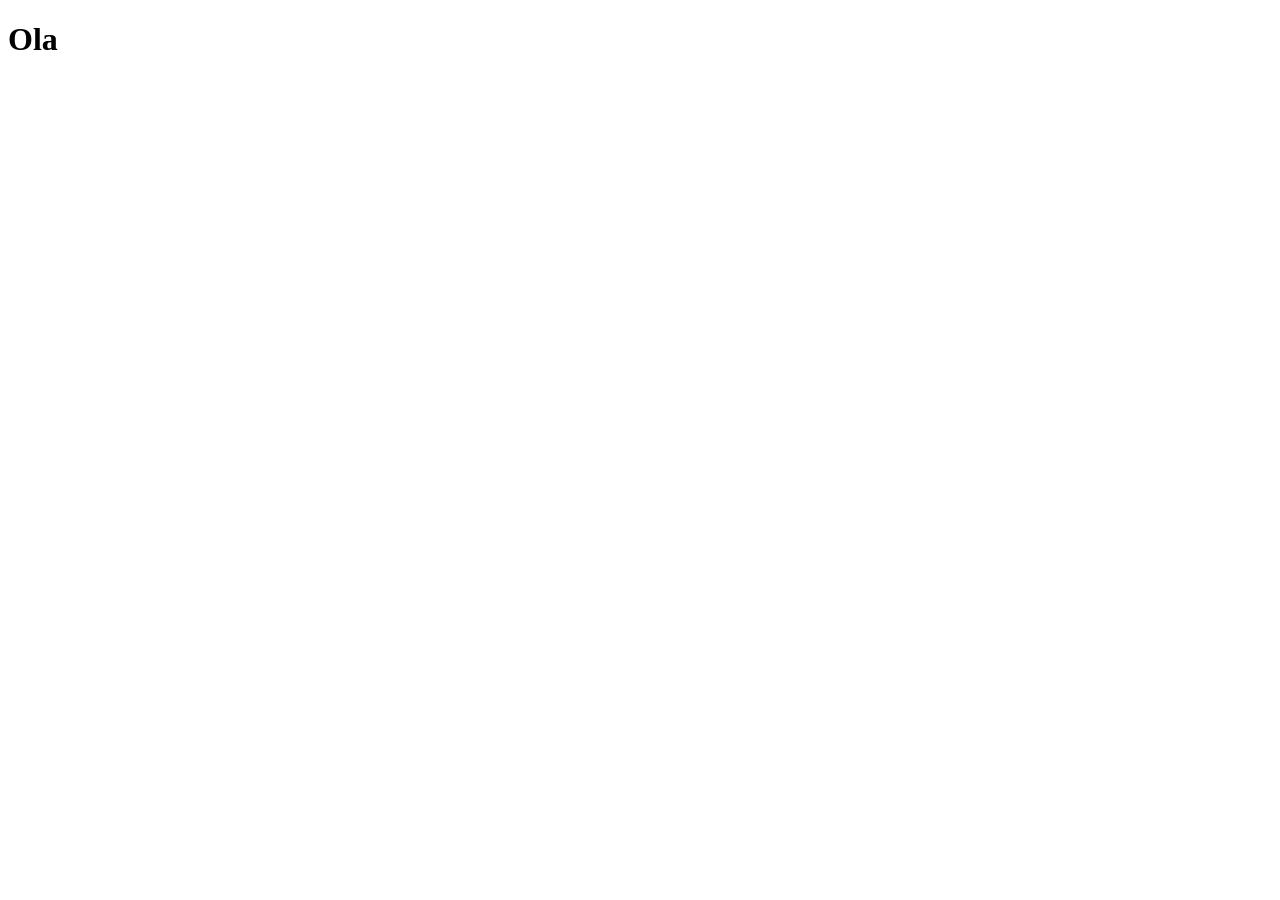
==== banho.html @ d53b7251 "segunda alteração" ====
<!DOCTYPE html>
<html lang="en">
<head>
    <meta charset="UTF-8">
    <meta name="viewport" content="width=device-width, initial-scale=1.0">
    <title>Document</title>
</head>
<body>
    <h1>Ola</h1>
</body>
</html>
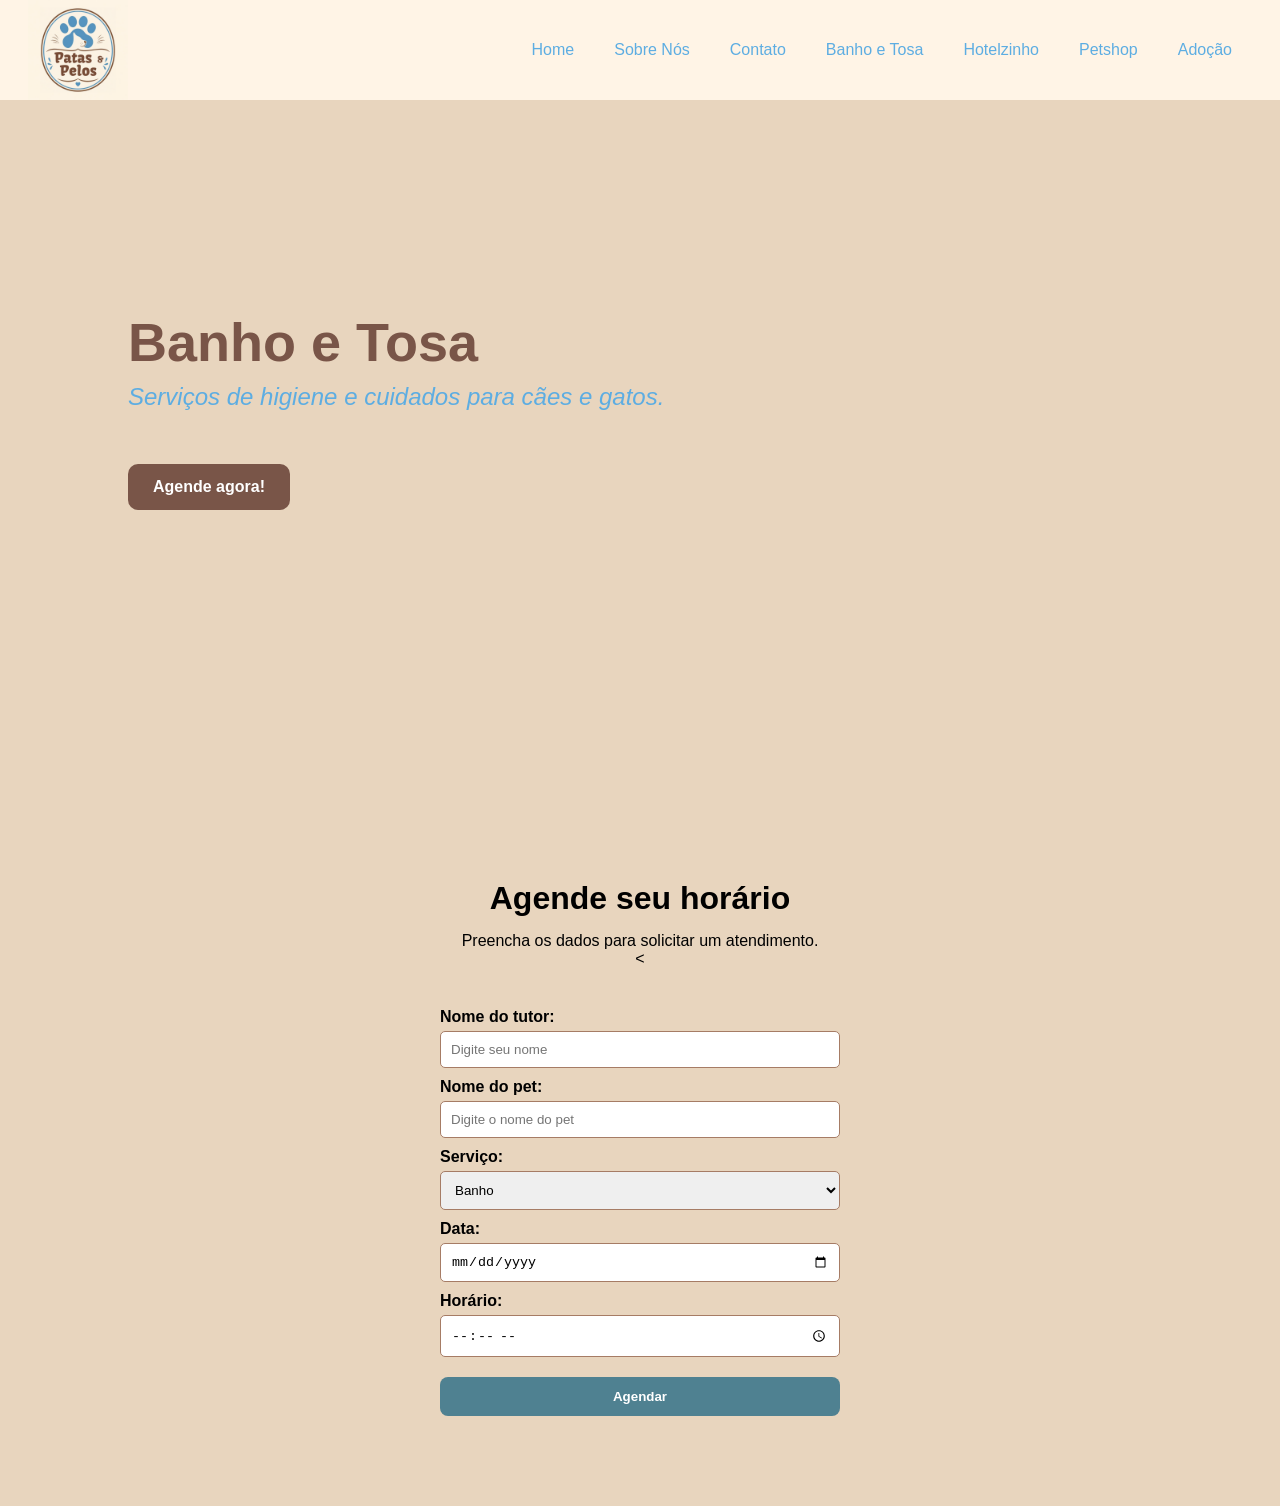
==== commit 7fbc4189: "terceira alteração" ====
--- a/banho.html
+++ b/banho.html
@@ -4,8 +4,87 @@
     <meta charset="UTF-8">
     <meta name="viewport" content="width=device-width, initial-scale=1.0">
     <title>Document</title>
+    <link rel="stylesheet" href="banho.css">
 </head>
 <body>
-    <h1>Ola</h1>
-</body>
-</html>+    <!--Inicio Cabeçalho-->
+    <header>
+        <div class="popplio">
+            <img src="Logo Patas & Pelos.png" alt=Logo patas e pelos>
+        </div>
+        <nav class="brionne">
+            <ul class="primarina">
+        
+                <li><a href="index.html#home">Home</a></li>
+                <li><a href="index.html#sobre">Sobre Nós</a></li>
+                <li><a href="index.html#contato">Contato</a></li>
+                <li><a href="banho.html">Banho e Tosa</a></li>
+                <li><a href="hotelzinho.html">Hotelzinho</a></li>
+                <li><a href="petshop.html">Petshop</a></li>
+                <li><a href="adocao.html">Adoção</a></li>
+        
+            </ul>
+        </nav>
+    </header>
+    <!-- Final do cabeçalho -->
+
+    <!--Inicio do Main-->
+    <main>
+        <section class="litten">
+     <div>
+                <h1>
+                     Banho e Tosa
+                    </h1>
+
+                <p>
+                    Serviços de higiene e cuidados para cães e gatos.
+                </p>
+                <br>
+                <a href="#agendamento" class="torracat"> Agende agora!</a>
+            </div>
+        </section>
+               <section id="agendamento" class="Incineroar">
+
+            <h2>Agende seu horário</h2>
+
+            <p>
+                Preencha os dados para solicitar um atendimento.
+            </p>
+            <!--Final do main-->
+
+            <!--Inicio dos serviços-->
+            <section class="pheromosa">
+                <
+            </section>
+            <!--Inicio do Agendamento-->
+            <form>
+
+                <label>Nome do tutor:</label>
+                <input type="text" placeholder="Digite seu nome">
+
+                <label>Nome do pet:</label>
+                <input type="text" placeholder="Digite o nome do pet">
+
+                <label>Serviço:</label>
+                <select>
+                    <option>Banho</option>
+                    <option>Tosa</option>
+                    <option>Banho e Tosa</option>
+                    <option>Aromaterapia e cromoterapia</option>
+                </select>
+
+                <label>Data:</label>
+                <input type="date">
+
+                <label>Horário:</label>
+                <input type="time">
+
+                <button type="submit">Agendar</button>
+
+            </form>
+
+        </section>
+     </main>
+     <!-- Final do agendamento-->
+        </section>
+    </main>
--- a/banho.css
+++ b/banho.css
@@ -0,0 +1,144 @@
+* {
+    margin: 0;
+    padding: 0;
+    outline: 0;
+    box-sizing: border-box;
+}
+
+body {
+    font-family: 'Roboto', sans-serif;
+}
+
+html {
+    scroll-behavior: smooth;
+}
+
+/* Inicio Header */
+
+header {
+    background-color: #FFF4E6;
+    height: 100px;
+    width: 100%;
+    display: flex;
+    align-items: center;
+    justify-content: space-between;
+    padding: 0 28px;
+    position: fixed;
+    top: 0;
+    z-index: 9;
+    
+}
+
+/* Logo */
+
+.popplio img {
+    width: 100px;
+    height: auto;
+    display: block;
+}
+
+/* Menu */
+
+.brionne {
+    display: flex;
+    align-items: center;
+}
+
+.primarina {
+    display: flex;
+    align-items: center;
+    list-style: none;
+}
+
+.primarina a {
+    text-decoration: none;
+    color: #5DADE2;
+    padding: 20px;
+}
+
+.primarina a:hover {
+    color: #5DADE2;
+}
+
+/* Fim do Header */
+/*inicio Main*/
+
+.litten{
+    width: 100%;
+background-color:#E8D5BE;
+height: calc(100vh - 80px);
+background-size: cover;
+background-position: center;
+display: flex;
+align-items: center;
+padding-left: 10%;
+}
+
+.litten h1{
+    color: #795548;
+    font-size: 54px;
+}
+.litten p{
+font-size: 24px;
+font-style: italic;
+color: #5DADE2;
+margin-top: 10px;
+margin-bottom: 35px;
+}
+.torracat{
+    display: inline-block;
+    background-color: #795548;
+    color: #FFFFFF;
+    text-decoration: none;
+    padding: 14px 25px;
+    border-radius: 10px;
+    font-weight: bold;
+    transition: 0.3s;
+}
+.torracat:hover {
+    background-color:#5dade2;
+    color:#ffffff;
+}
+
+/* Agendamento */
+
+.Incineroar {
+    background-color: #E8D5BE;
+    padding: 60px 10%;
+    text-align: center;
+}
+
+.Incineroar h2 {
+    font-size: 32px;
+    margin-bottom: 15px;
+}
+
+form {
+    width: 400px;
+    margin: 30px auto;
+    display: flex;
+    flex-direction: column;
+}
+
+form label {
+    text-align: left;
+    margin-top: 10px;
+    margin-bottom: 5px;
+    font-weight: bold;
+}
+
+form input,form select {
+    padding: 10px;
+    border: 1px solid #A67C65;
+    border-radius: 5px;
+}
+
+button {
+    margin-top: 20px;
+    padding: 12px;
+    background-color: #4F8191;
+    color: white;
+    border: none;
+    border-radius: 8px;
+    font-weight: bold;
+}
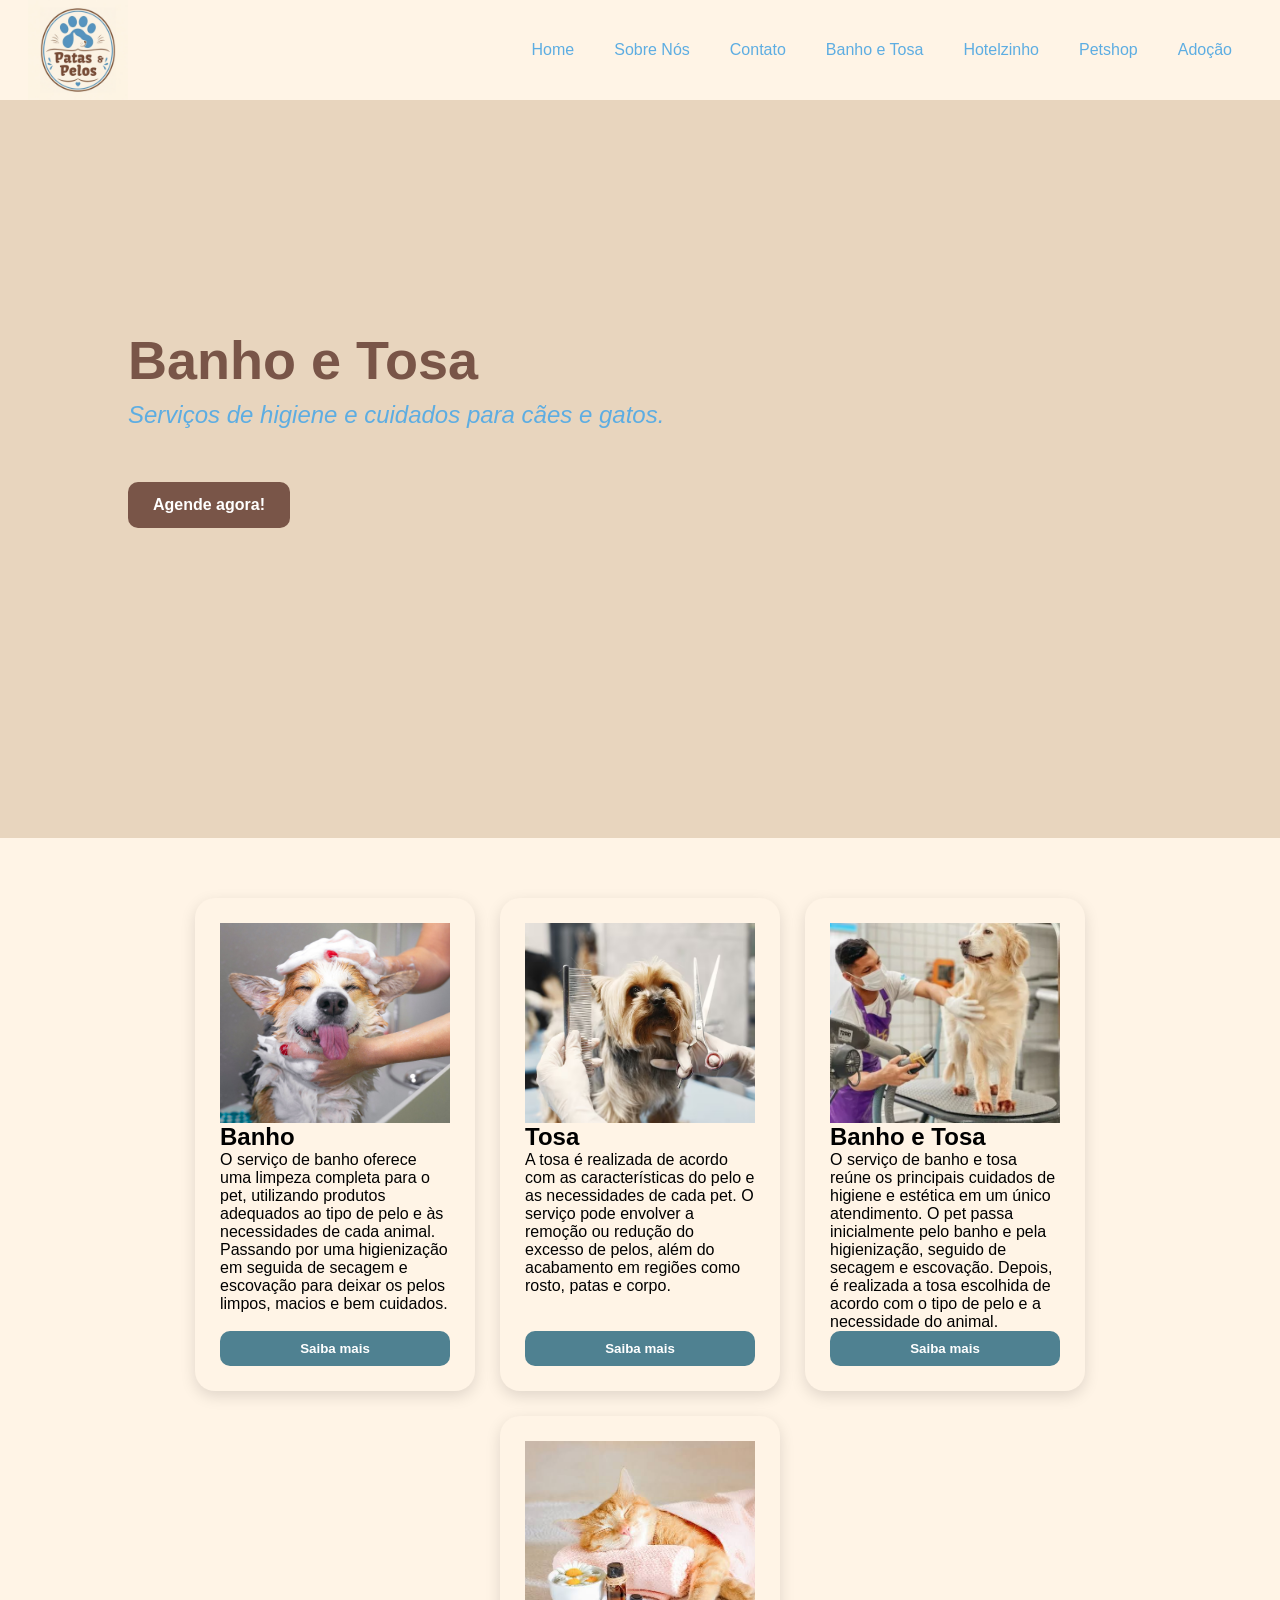
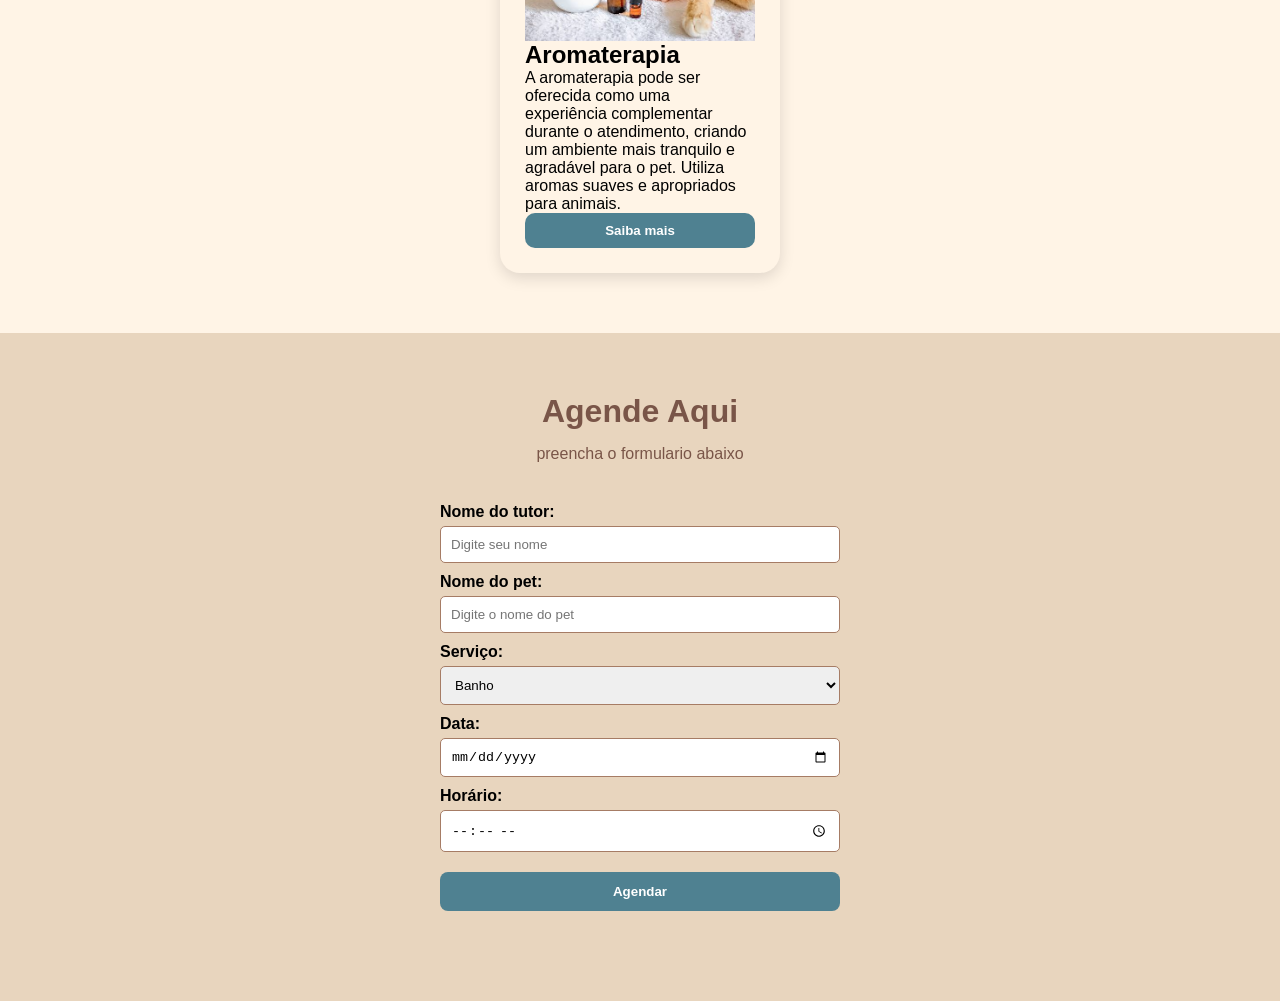
==== commit 6f95d60c: "quarta mudança" ====
--- a/banho.html
+++ b/banho.html
@@ -1,20 +1,26 @@
+```html
 <!DOCTYPE html>
-<html lang="en">
+<html lang="pt-br">
+
 <head>
     <meta charset="UTF-8">
     <meta name="viewport" content="width=device-width, initial-scale=1.0">
-    <title>Document</title>
+    <title>Banho e Tosa - Patas & Pelos</title>
     <link rel="stylesheet" href="banho.css">
 </head>
+
 <body>
-    <!--Inicio Cabeçalho-->
+
+    <!-- Início do Cabeçalho -->
     <header>
+
         <div class="popplio">
-            <img src="Logo Patas & Pelos.png" alt=Logo patas e pelos>
+            <img src="Logo Patas & Pelos.png" alt="Logo Patas e Pelos">
         </div>
+
         <nav class="brionne">
             <ul class="primarina">
-        
+
                 <li><a href="index.html#home">Home</a></li>
                 <li><a href="index.html#sobre">Sobre Nós</a></li>
                 <li><a href="index.html#contato">Contato</a></li>
@@ -22,69 +28,169 @@
                 <li><a href="hotelzinho.html">Hotelzinho</a></li>
                 <li><a href="petshop.html">Petshop</a></li>
                 <li><a href="adocao.html">Adoção</a></li>
-        
+
             </ul>
         </nav>
+
     </header>
-    <!-- Final do cabeçalho -->
+    <!-- Fim do Cabeçalho -->
 
-    <!--Inicio do Main-->
+
+    <!-- Início do Main -->
     <main>
+
+        <!-- Início da apresentação -->
         <section class="litten">
-     <div>
-                <h1>
-                     Banho e Tosa
-                    </h1>
+
+            <div>
+                <h1>Banho e Tosa</h1>
 
                 <p>
                     Serviços de higiene e cuidados para cães e gatos.
                 </p>
+
                 <br>
-                <a href="#agendamento" class="torracat"> Agende agora!</a>
+
+                <a href="#agendamento" class="torracat">
+                    Agende agora!
+                </a>
             </div>
+
         </section>
-               <section id="agendamento" class="Incineroar">
+        <!-- Fim da apresentação -->
 
-            <h2>Agende seu horário</h2>
 
-            <p>
-                Preencha os dados para solicitar um atendimento.
-            </p>
-            <!--Final do main-->
+        <!-- Início dos serviços -->
+        <section class="goomy">
+   
 
-            <!--Inicio dos serviços-->
-            <section class="pheromosa">
-                <
-            </section>
-            <!--Inicio do Agendamento-->
+            <article class="sliggoo">
+                <img src="shutterstock_1569883195.jpg" alt="banho">
+                <h2>Banho</h2>
+
+                <p>
+                    O serviço de banho oferece uma limpeza completa para o pet,
+                    utilizando produtos adequados ao tipo de pelo e às necessidades
+                    de cada animal. Passando por uma higienização em seguida de
+                    secagem e escovação para deixar os pelos limpos, macios e bem cuidados.
+                </p>
+
+                <button>Saiba mais</button>
+            </article>
+
+
+            <article class="goodra">
+                <img src="mulher-tosquia-um-cachorro-cachorro-sentado-no-sofa-raca-yorkshire-terrier_1157-46558.avif" alt="tosa">
+                <h2>Tosa</h2>
+
+                <p>
+                    A tosa é realizada de acordo com as características do pelo
+                    e as necessidades de cada pet. O serviço pode envolver a
+                    remoção ou redução do excesso de pelos, além do acabamento
+                    em regiões como rosto, patas e corpo.
+                </p>
+
+                <button>Saiba mais</button>
+            </article>
+
+
+            <article class="wimpod">
+                <img src="banho-e-tosa.webp" alt="banho e tosa">
+                <h2>Banho e Tosa</h2>
+
+                <p>
+                    O serviço de banho e tosa reúne os principais cuidados de
+                    higiene e estética em um único atendimento. O pet passa
+                    inicialmente pelo banho e pela higienização, seguido de
+                    secagem e escovação. Depois, é realizada a tosa escolhida
+                    de acordo com o tipo de pelo e a necessidade do animal.
+                </p>
+
+                <button>Saiba mais</button>
+            </article>
+
+
+            <article class="golisopod">
+                <img src="images.jpg" alt="aromaterapia">
+                <h2>Aromaterapia</h2>
+
+                <p>
+                    A aromaterapia pode ser oferecida como uma experiência
+                    complementar durante o atendimento, criando um ambiente
+                    mais tranquilo e agradável para o pet. Utiliza aromas
+                    suaves e apropriados para animais.
+                </p>
+
+                <button>Saiba mais</button>
+            </article>
+
+        </section>
+        <!-- Fim dos serviços -->
+
+
+        <!-- Início do Agendamento -->
+        <section id="agendamento" class="Incineroar">
+            <h2> Agende Aqui</h2>
+         <p>preencha o formulario abaixo</p>
             <form>
 
-                <label>Nome do tutor:</label>
-                <input type="text" placeholder="Digite seu nome">
+                <label for="nome-tutor">Nome do tutor:</label>
+                <input
+                    type="text"
+                    id="nome-tutor"
+                    name="nome-tutor"
+                    placeholder="Digite seu nome"
+                >
 
-                <label>Nome do pet:</label>
-                <input type="text" placeholder="Digite o nome do pet">
 
-                <label>Serviço:</label>
-                <select>
-                    <option>Banho</option>
-                    <option>Tosa</option>
-                    <option>Banho e Tosa</option>
-                    <option>Aromaterapia e cromoterapia</option>
+                <label for="nome-pet">Nome do pet:</label>
+                <input
+                    type="text"
+                    id="nome-pet"
+                    name="nome-pet"
+                    placeholder="Digite o nome do pet"
+                >
+
+
+                <label for="servico">Serviço:</label>
+
+                <select id="servico" name="servico">
+                    <option value="banho">Banho</option>
+                    <option value="tosa">Tosa</option>
+                    <option value="banho-e-tosa">Banho e Tosa</option>
+                    <option value="aromaterapia">Aromaterapia</option>
                 </select>
 
-                <label>Data:</label>
-                <input type="date">
 
-                <label>Horário:</label>
-                <input type="time">
+                <label for="data">Data:</label>
 
-                <button type="submit">Agendar</button>
+                <input
+                    type="date"
+                    id="data"
+                    name="data"
+                >
+
+
+                <label for="horario">Horário:</label>
+
+                <input
+                    type="time"
+                    id="horario"
+                    name="horario"
+                >
+
+
+                <button type="submit">
+                    Agendar
+                </button>
 
             </form>
 
         </section>
-     </main>
-     <!-- Final do agendamento-->
-        </section>
+        <!-- Fim do Agendamento -->
+
     </main>
+    <!-- Fim do Main -->
+</body>
+</html>
+
--- a/banho.css
+++ b/banho.css
@@ -99,6 +99,132 @@
     background-color:#5dade2;
     color:#ffffff;
 }
+/*inicio serviços*/
+
+.goomy {
+    display: flex;
+    justify-content: center;
+    gap: 25px;
+    padding: 60px;
+    flex-wrap: wrap;
+    background-color: #FFF4E6;
+    
+    
+}
+.goomy h1{
+    color: #5dade2;
+    text-align: center;
+    
+}
+.sliggoo img{
+    width: 100%;
+    height: 200px;
+    object-fit: cover;
+}
+.sliggoo{
+    width: 280px;
+    min-height: 350px;
+    padding: 25px;
+    background-color: #fff4e6;
+    border-radius: 20px;
+    box-shadow: 0 5px 15px #00000020;
+    box-sizing: border-box;
+    display: flex;
+    flex-direction: column
+}
+.sliggoo h2{
+    margin-top: 0;
+    font-size: 24px;
+}
+.sliggoo button{
+    padding: 10px 20px;
+    border: none;
+    border-radius: 10px;
+    cursor: pointer;
+    margin-top: auto;
+}
+.goodra img{
+    width: 100%;
+    height: 200px;
+    object-fit: cover;
+}
+.goodra{
+    width: 280px;
+    min-height: 350px;
+    padding: 25px;
+    background-color: #fff4e6;
+    border-radius: 20px;
+    box-shadow: 0 5px 15px #00000020;
+    box-sizing: border-box;
+    display: flex;
+    flex-direction: column
+}
+.goodra h2{
+    margin-top: 0;
+    font-size: 24px;
+}
+.goodra button{
+    padding: 10px 20px;
+    border: none;
+    border-radius: 10px;
+    cursor: pointer;
+    margin-top: auto;
+}
+.wimpod img{
+    width: 100%;
+    height: 200px;
+    object-fit: cover;
+}
+.wimpod{
+    width: 280px;
+    min-height: 350px;
+    padding: 25px;
+    background-color: #fff4e6;
+    border-radius: 20px;
+    box-shadow: 0 5px 15px #00000020;
+    box-sizing: border-box;
+    display: flex;
+    flex-direction: column
+}
+.wimpod h2{
+    margin-top: 0;
+    font-size: 24px;
+}
+.wimpod button{
+    padding: 10px 20px;
+    border: none;
+    border-radius: 10px;
+    cursor: pointer;
+    margin-top: auto;
+}
+.golisopod img{
+    width: 100%;
+    height: 200px;
+    object-fit: cover;
+}
+.golisopod{
+    
+    width: 280px;
+    min-height: 350px;
+    padding: 25px;
+    background-color: #fff4e6;
+    border-radius: 20px;
+    box-shadow: 0 5px 15px #00000020;
+    box-sizing: border-box;
+    display: flex;
+    flex-direction: column
+}
+.golisopod h2{
+    margin-top: 0;
+    font-size: 24px;
+}
+.golisopod button{
+    padding: 10px 20px;
+    border: none;
+    border-radius: 10px;
+    cursor: pointer;
+    margin-top: auto;
+}
 
 /* Agendamento */
 
@@ -106,11 +232,16 @@
     background-color: #E8D5BE;
     padding: 60px 10%;
     text-align: center;
+    
 }
 
 .Incineroar h2 {
     font-size: 32px;
     margin-bottom: 15px;
+    color: #795548;
+}
+.incineroar p{
+    color: #795548;
 }
 
 form {
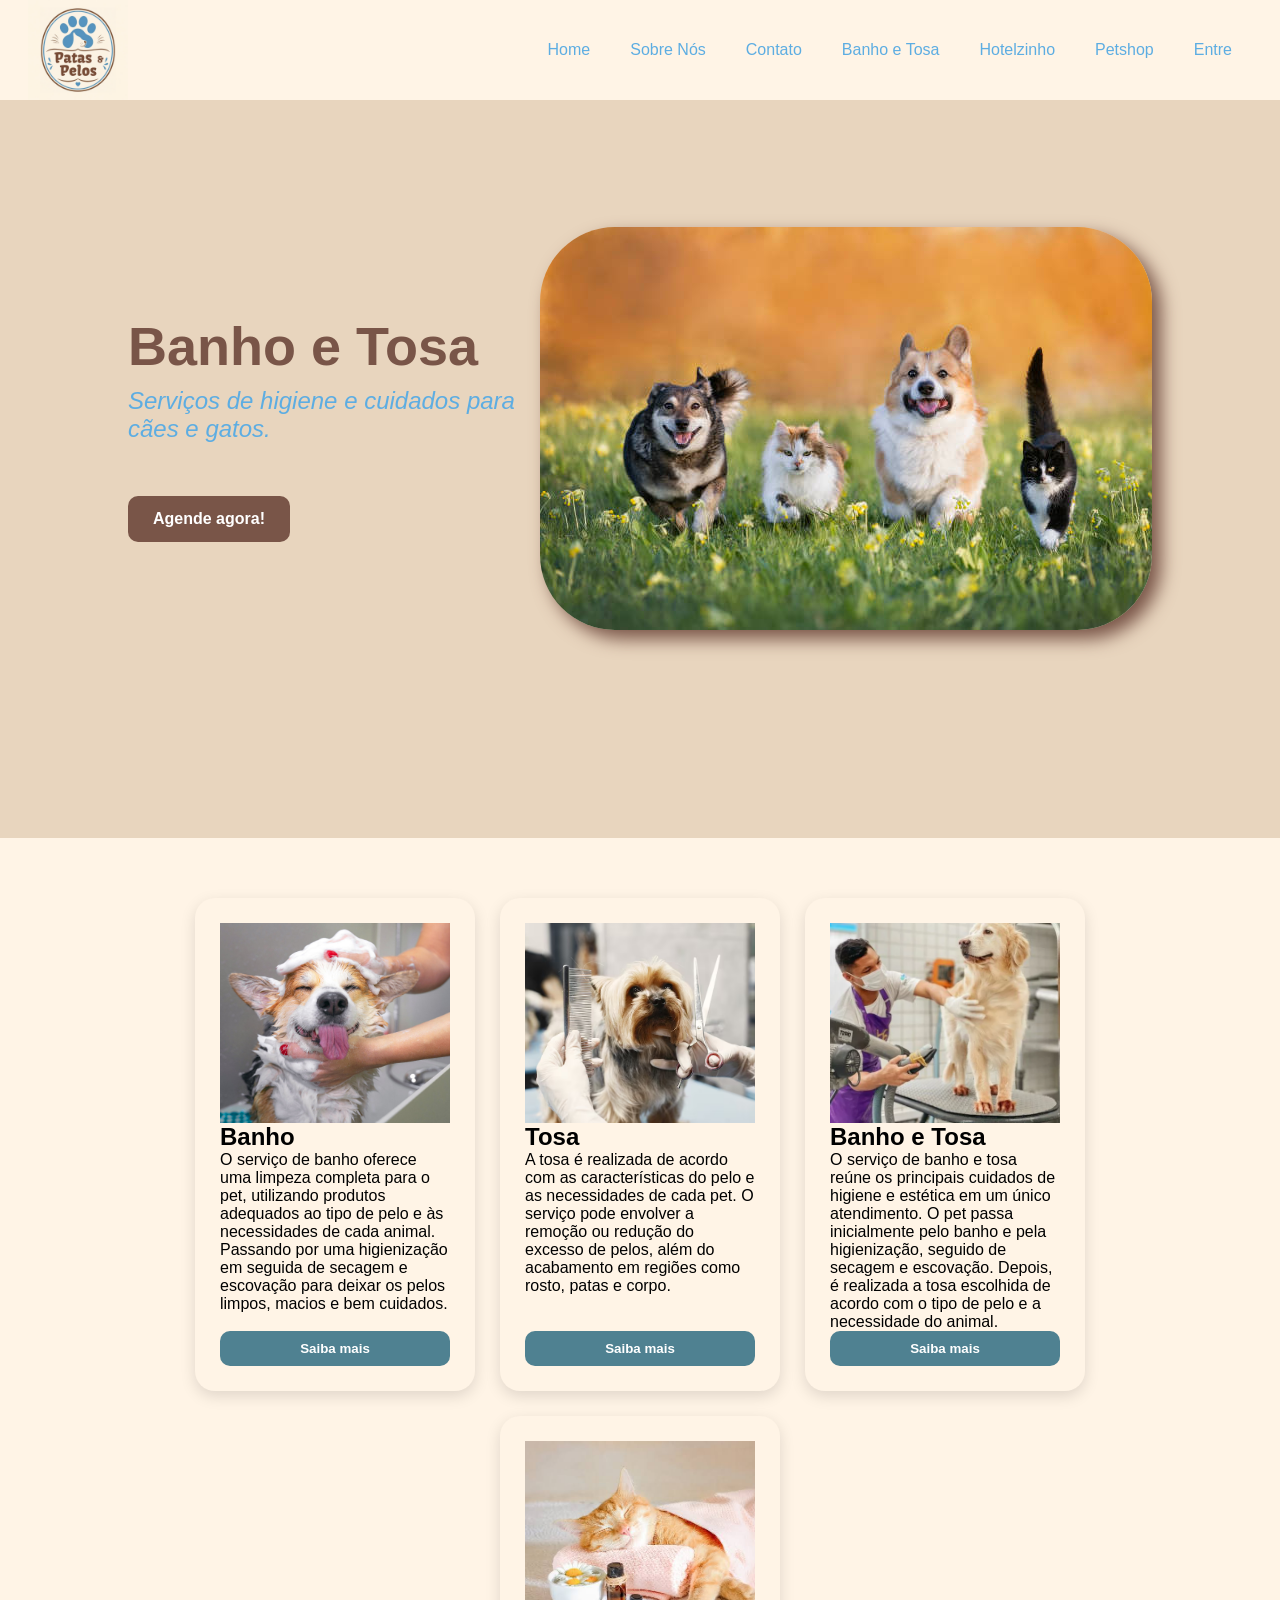
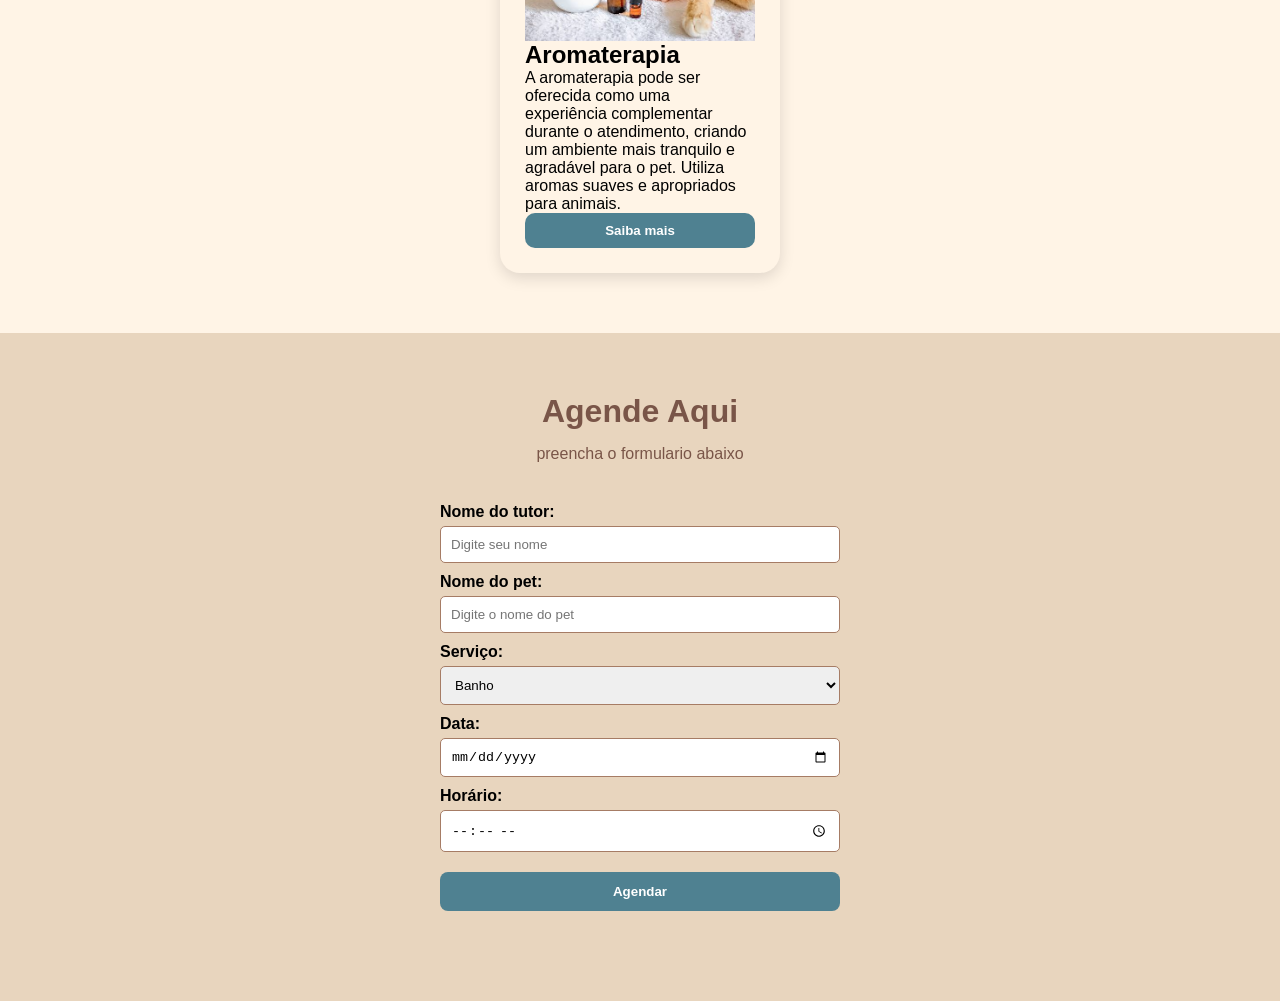
==== commit 01bebc4e: "quarta alteração" ====
--- a/banho.html
+++ b/banho.html
@@ -27,7 +27,7 @@
                 <li><a href="banho.html">Banho e Tosa</a></li>
                 <li><a href="hotelzinho.html">Hotelzinho</a></li>
                 <li><a href="petshop.html">Petshop</a></li>
-                <li><a href="adocao.html">Adoção</a></li>
+                <li><a href="entrar.html">Entre</a></li>
 
             </ul>
         </nav>
@@ -55,7 +55,7 @@
                     Agende agora!
                 </a>
             </div>
-
+            <img src="istockphoto-1845512061-612x612.jpg" alt="cães e gatos correndo juntos">
         </section>
         <!-- Fim da apresentação -->
 
--- a/banho.css
+++ b/banho.css
@@ -67,11 +67,17 @@
     width: 100%;
 background-color:#E8D5BE;
 height: calc(100vh - 80px);
+padding-left: 10%;
+padding-right: 10%;
+padding-top: 80px;
+padding-bottom: 80px;
 background-size: cover;
 background-position: center;
 display: flex;
 align-items: center;
 padding-left: 10%;
+ justify-content: space-between;
+ 
 }
 
 .litten h1{
@@ -85,6 +91,13 @@
 margin-top: 10px;
 margin-bottom: 35px;
 }
+
+.litten img{
+    max-width: 900px;
+    border-radius: 75px;
+    box-shadow: 9px 9px 18px #795548;
+    
+}
 .torracat{
     display: inline-block;
     background-color: #795548;
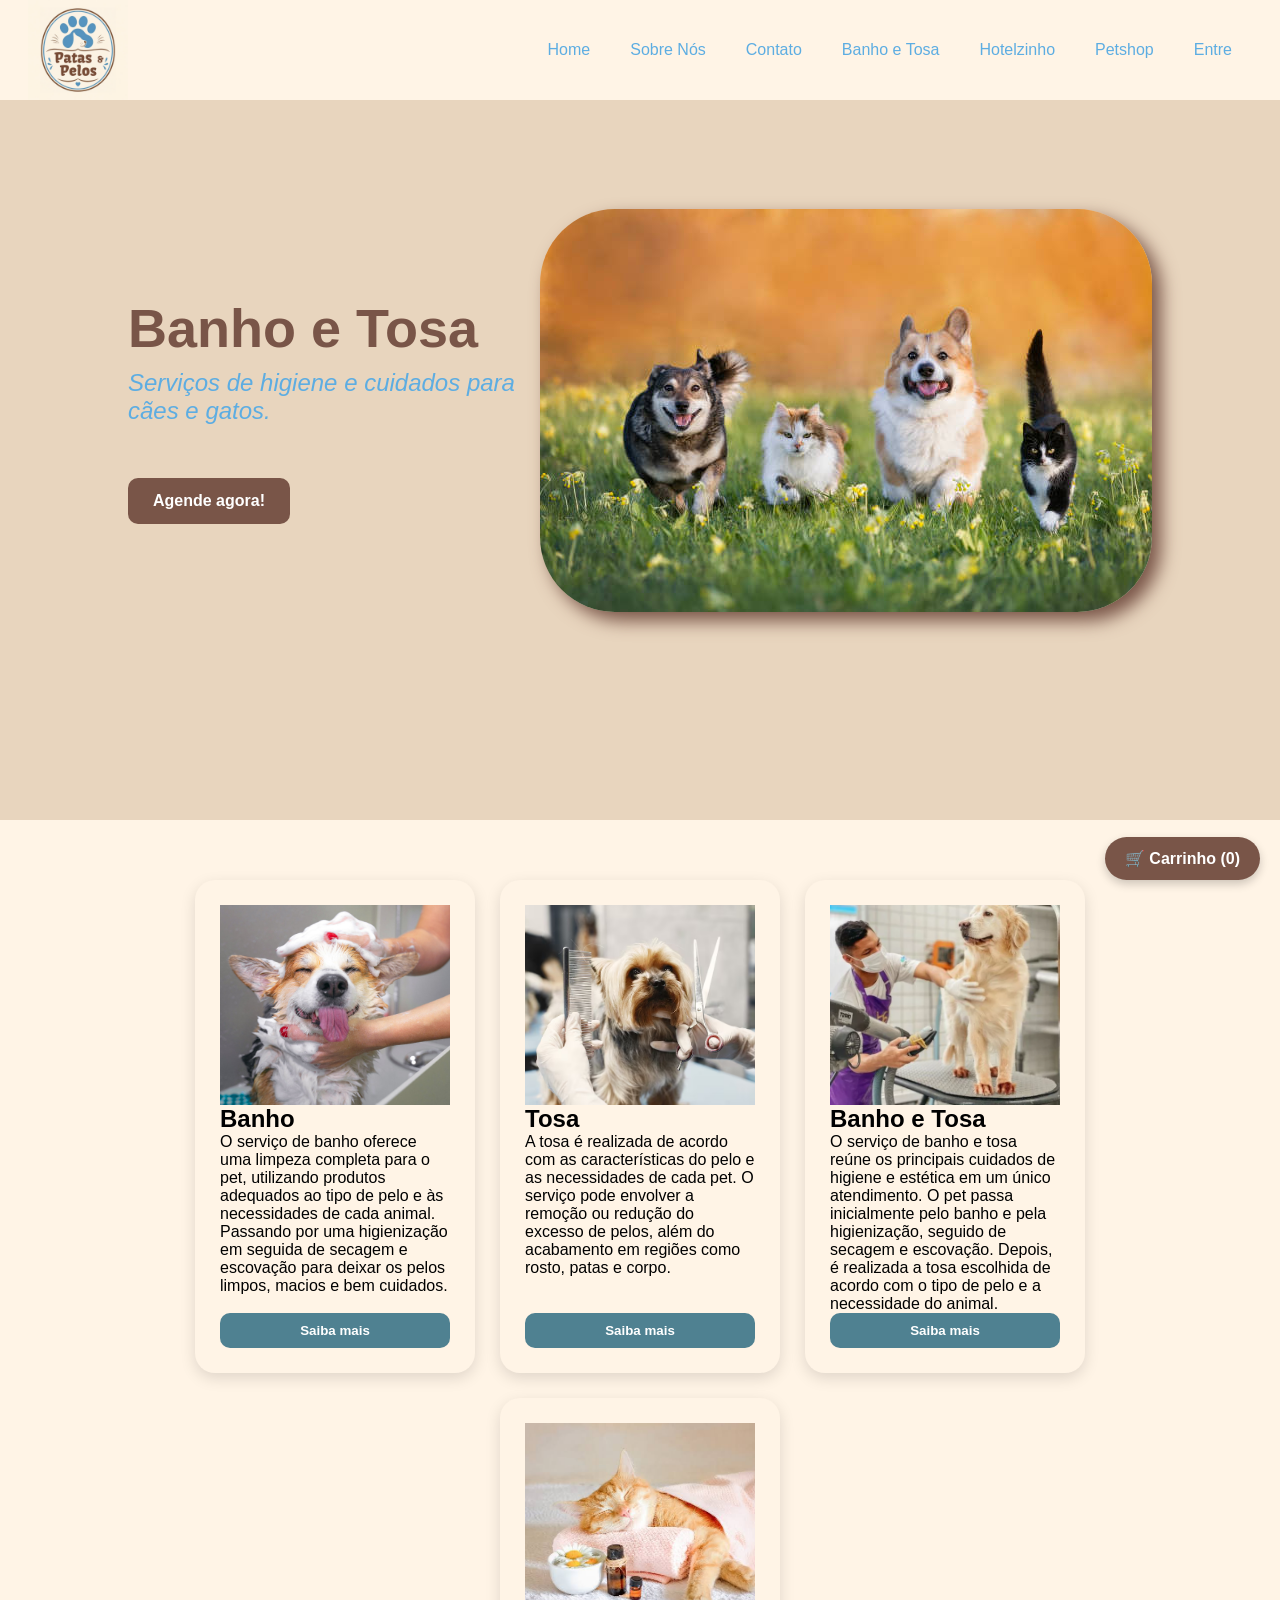
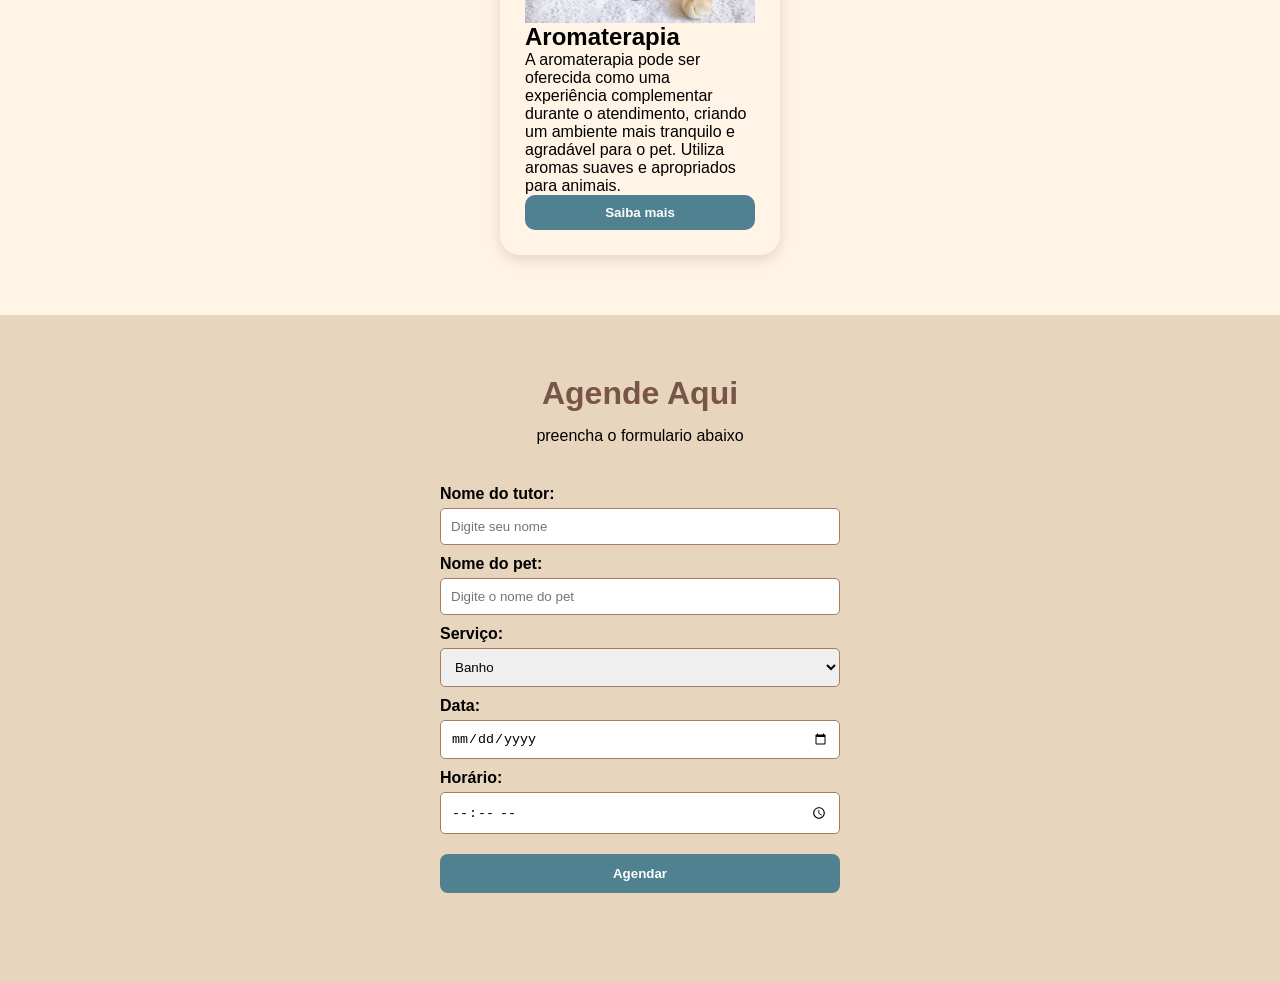
==== commit 0253c0a8: "..." ====
--- a/banho.html
+++ b/banho.html
@@ -1,12 +1,13 @@
-```html
+
 <!DOCTYPE html>
 <html lang="pt-br">
 
 <head>
     <meta charset="UTF-8">
     <meta name="viewport" content="width=device-width, initial-scale=1.0">
-    <title>Banho e Tosa - Patas & Pelos</title>
+    <title>Patas & Pelos</title>
     <link rel="stylesheet" href="banho.css">
+    <link rel="stylesheet" href="carrinho.css">
 </head>
 
 <body>
@@ -15,7 +16,7 @@
     <header>
 
         <div class="popplio">
-            <img src="Logo Patas & Pelos.png" alt="Logo Patas e Pelos">
+            <img src="img/Logo Patas & Pelos.png" alt="Logo Patas e Pelos">
         </div>
 
         <nav class="brionne">
@@ -55,7 +56,7 @@
                     Agende agora!
                 </a>
             </div>
-            <img src="istockphoto-1845512061-612x612.jpg" alt="cães e gatos correndo juntos">
+            <img src="img/istockphoto-1845512061-612x612.jpg" alt="cães e gatos correndo juntos">
         </section>
         <!-- Fim da apresentação -->
 
@@ -65,7 +66,7 @@
    
 
             <article class="sliggoo">
-                <img src="shutterstock_1569883195.jpg" alt="banho">
+                <img src="img/shutterstock_1569883195.jpg" alt="banho">
                 <h2>Banho</h2>
 
                 <p>
@@ -80,7 +81,7 @@
 
 
             <article class="goodra">
-                <img src="mulher-tosquia-um-cachorro-cachorro-sentado-no-sofa-raca-yorkshire-terrier_1157-46558.avif" alt="tosa">
+                <img src="img/mulher-tosquia-um-cachorro-cachorro-sentado-no-sofa-raca-yorkshire-terrier_1157-46558.avif" alt="tosa">
                 <h2>Tosa</h2>
 
                 <p>
@@ -95,7 +96,7 @@
 
 
             <article class="wimpod">
-                <img src="banho-e-tosa.webp" alt="banho e tosa">
+                <img src="img/banho-e-tosa.webp" alt="banho e tosa">
                 <h2>Banho e Tosa</h2>
 
                 <p>
@@ -111,7 +112,7 @@
 
 
             <article class="golisopod">
-                <img src="images.jpg" alt="aromaterapia">
+                <img src="img/images.jpg" alt="aromaterapia">
                 <h2>Aromaterapia</h2>
 
                 <p>
@@ -191,6 +192,34 @@
 
     </main>
     <!-- Fim do Main -->
+     <!-- BOTÃO FLUTUANTE E SIDEBAR DO CARRINHO -->
+    <button id="cart-btn" class="cart-btn" onclick="toggleCart()">
+        🛒 Carrinho (<span id="cart-count">0</span>)
+    </button>
+
+    <aside id="cart-sidebar" class="cart-sidebar">
+        <div class="cart-header">
+            <h2>Seu Carrinho</h2>
+            <button class="close-btn" onclick="toggleCart()">&times;</button>
+        </div>
+
+        <div id="cart-items" class="cart-items">
+            <!-- Os itens adicionados aparecerão aqui via JavaScript -->
+        </div>
+
+        <div class="cart-footer">
+            <div class="cart-total">
+                <span>Total:</span>
+                <span id="cart-total-price">R$ 0,00</span>
+            </div>
+            <button class="checkout-btn" onclick="checkout()">Finalizar Compra</button>
+        </div>
+    </aside>
+
+    <div id="cart-overlay" class="cart-overlay" onclick="toggleCart()"></div>
+
+    <!-- SCRIPT DO CARRINHO -->
+    <script src="carrinho.js"></script>
 </body>
 </html>
 
--- a/carrinho.css
+++ b/carrinho.css
@@ -0,0 +1,170 @@
+/* Botão Flutuante do Carrinho */
+.cart-btn {
+    position: fixed;
+    bottom: 20px;
+    right: 20px;
+    background-color: #795548;
+    color: #fff;
+    border: none;
+    padding: 12px 20px;
+    font-size: 16px;
+    font-weight: bold;
+    border-radius: 50px;
+    cursor: pointer;
+    box-shadow: 0 4px 10px rgba(0, 0, 0, 0.2);
+    z-index: 1000;
+    transition: background 0.3s ease;
+}
+
+.cart-btn:hover {
+    background-color: #5DADE2;
+}
+
+/* Sidebar do Carrinho */
+.cart-sidebar {
+    position: fixed;
+    top: 0;
+    right: -400px;
+    width: 350px;
+    height: 100%;
+    background-color: #fff;
+    box-shadow: -2px 0 10px rgba(0, 0, 0, 0.1);
+    z-index: 1002;
+    display: flex;
+    flex-direction: column;
+    transition: right 0.3s ease;
+}
+
+.cart-sidebar.active {
+    right: 0;
+}
+
+.cart-header {
+    display: flex;
+    justify-content: space-between;
+    align-items: center;
+    padding: 20px;
+    background-color: #f8f9fa;
+    border-bottom: 1px solid #ddd;
+}
+
+.cart-header h2 {
+    margin: 0;
+    font-size: 20px;
+}
+
+.close-btn {
+    background: none;
+    border: none;
+    font-size: 24px;
+    cursor: pointer;
+}
+
+/* Lista de Itens */
+.cart-items {
+    flex: 1;
+    overflow-y: auto;
+    padding: 20px;
+}
+
+.cart-item {
+    display: flex;
+    gap: 12px;
+    margin-bottom: 15px;
+    padding-bottom: 15px;
+    border-bottom: 1px solid #eee;
+}
+
+.cart-item img {
+    width: 60px;
+    height: 60px;
+    object-fit: cover;
+    border-radius: 6px;
+}
+
+.cart-item-details {
+    flex: 1;
+}
+
+.cart-item-details h4 {
+    margin: 0 0 5px 0;
+    font-size: 14px;
+}
+
+.cart-item-price {
+    font-weight: bold;
+    color: #5DADE2;
+    font-size: 14px;
+}
+
+.cart-item-controls {
+    display: flex;
+    align-items: center;
+    gap: 8px;
+    margin-top: 8px;
+}
+
+.cart-item-controls button {
+    background-color: #eee;
+    border: none;
+    padding: 2px 8px;
+    cursor: pointer;
+    border-radius: 4px;
+    font-weight: bold;
+}
+
+.cart-item-remove {
+    background: none;
+    border: none;
+    color: #e74c3c;
+    cursor: pointer;
+    font-size: 12px;
+    margin-left: auto;
+}
+
+/* Rodapé e Total */
+.cart-footer {
+    padding: 20px;
+    background-color: #f8f9fa;
+    border-top: 1px solid #ddd;
+}
+
+.cart-total {
+    display: flex;
+    justify-content: space-between;
+    font-size: 18px;
+    font-weight: bold;
+    margin-bottom: 15px;
+}
+
+.checkout-btn {
+    width: 100%;
+    padding: 12px;
+    background-color: #5DADE2;
+    color: #fff;
+    border: none;
+    border-radius: 6px;
+    font-size: 16px;
+    font-weight: bold;
+    cursor: pointer;
+}
+
+.checkout-btn:hover {
+    background-color: #5DADE2;
+}
+
+/* Overlay Escuro de Fundo */
+.cart-overlay {
+    position: fixed;
+    top: 0;
+    left: 0;
+    width: 100%;
+    height: 100%;
+    background: rgba(0, 0, 0, 0.4);
+    display: none;
+    z-index: 1001;
+}
+
+.cart-overlay.active {
+    display: block;
+}
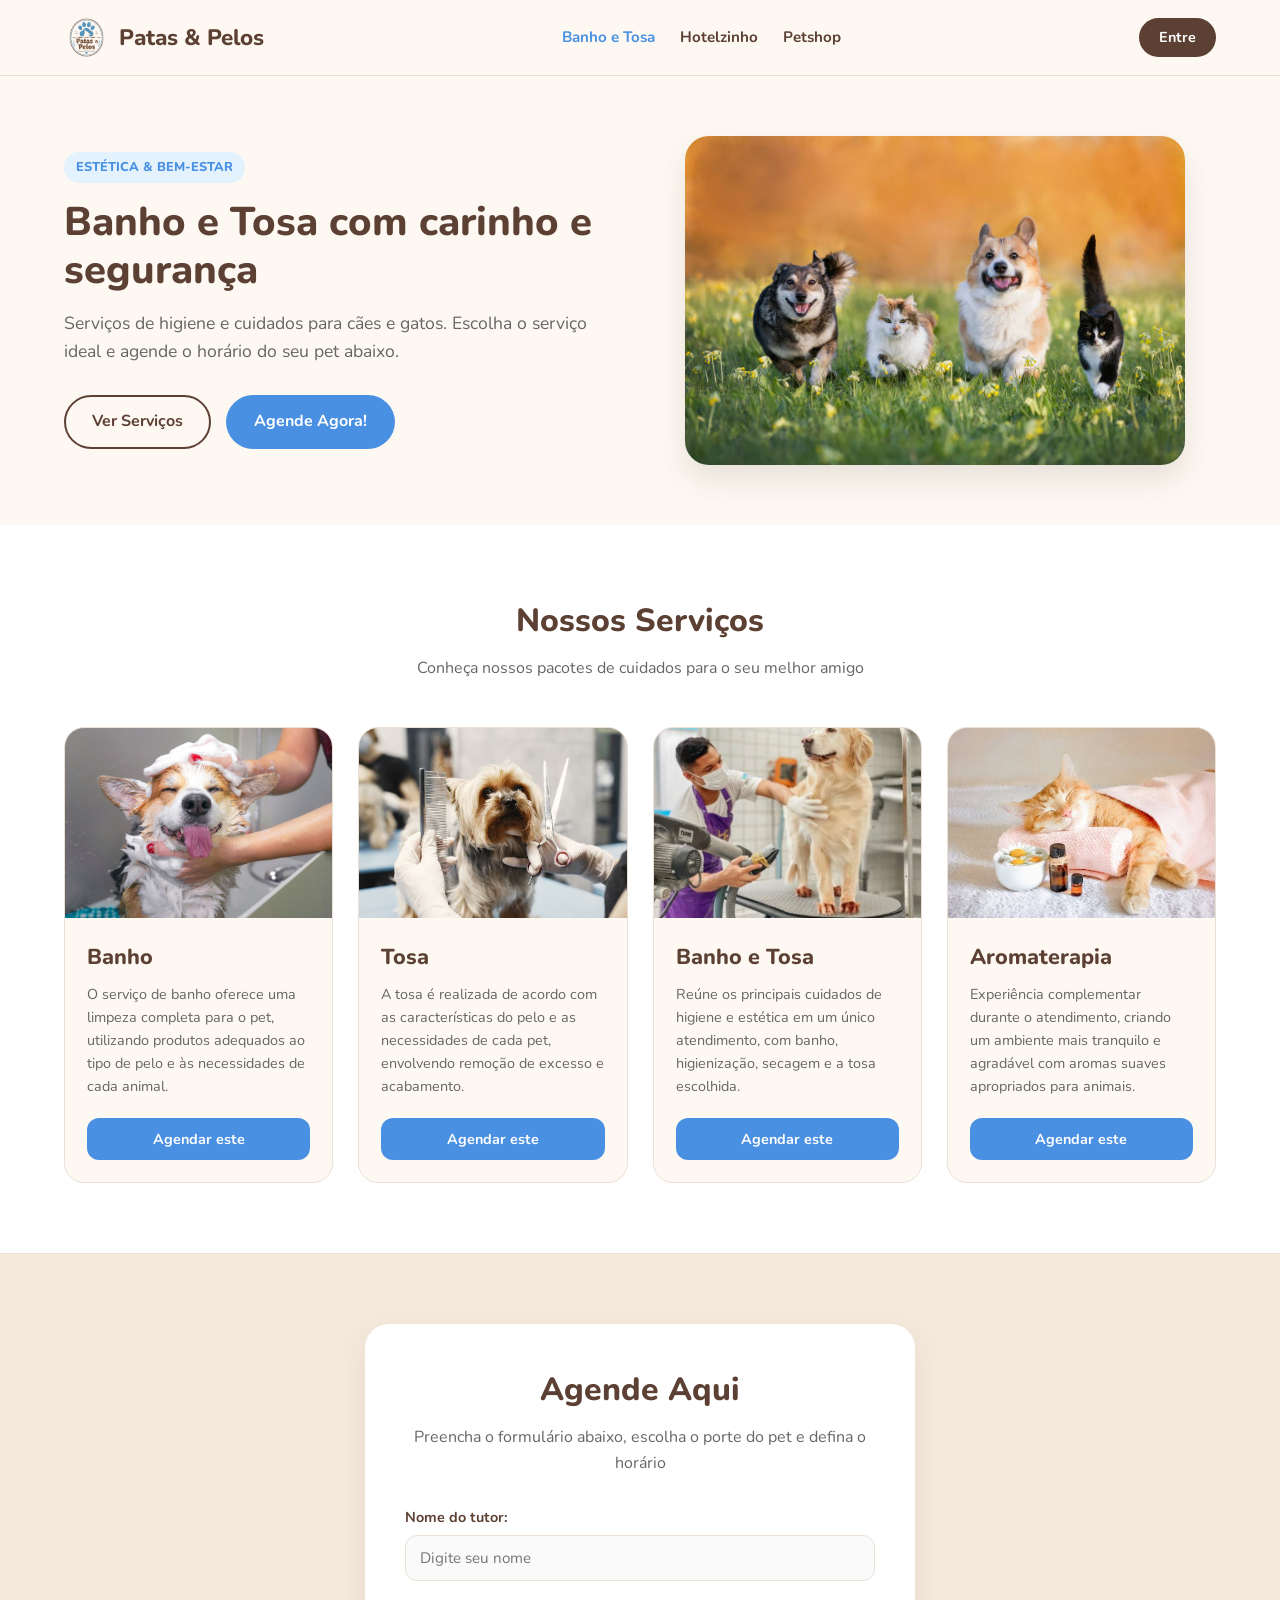
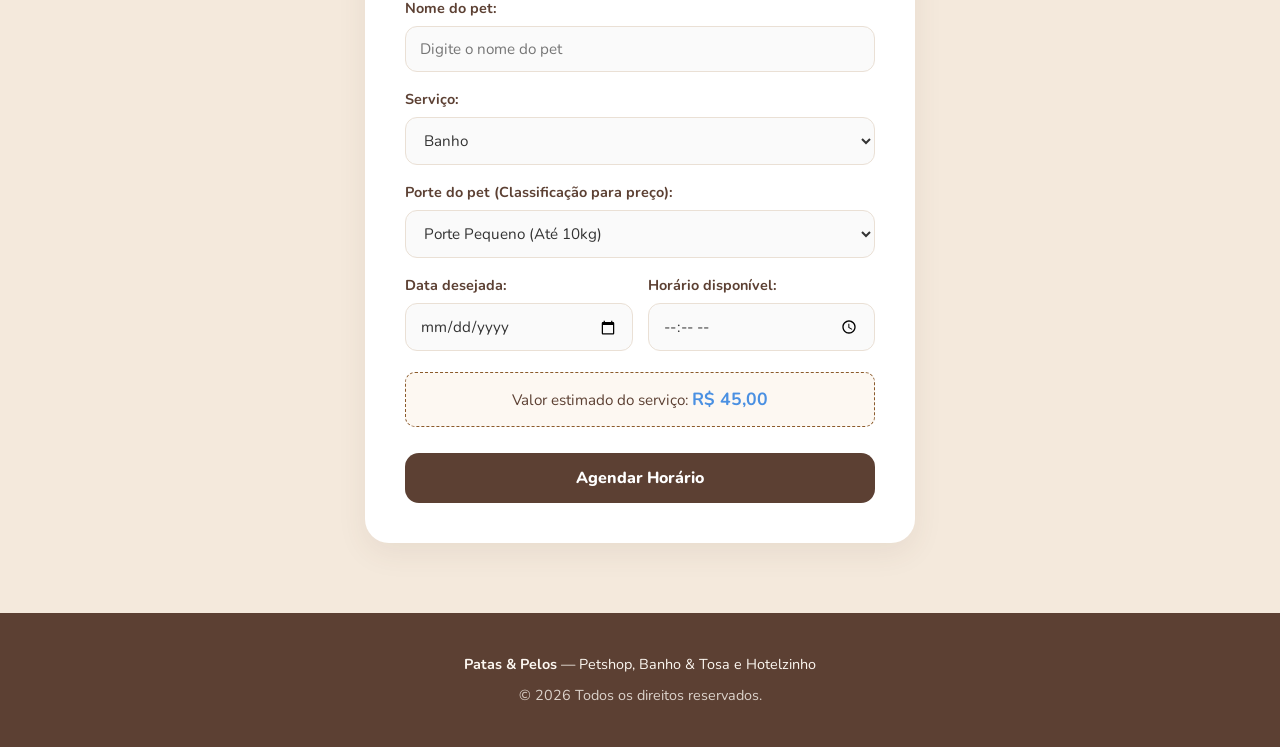
==== commit 883f43f2: ".." ====
--- a/banho.html
+++ b/banho.html
@@ -1,225 +1,186 @@
-
 <!DOCTYPE html>
-<html lang="pt-br">
+<html lang="pt-BR">
 
 <head>
     <meta charset="UTF-8">
     <meta name="viewport" content="width=device-width, initial-scale=1.0">
-    <title>Patas & Pelos</title>
+    <title>Patas & Pelos - Banho e Tosa</title>
+    <link href="https://fonts.googleapis.com/css2?family=Nunito:wght@400;600;700;800&display=swap" rel="stylesheet">
     <link rel="stylesheet" href="banho.css">
-    <link rel="stylesheet" href="carrinho.css">
 </head>
 
 <body>
 
-    <!-- Início do Cabeçalho -->
+    <!-- MENU SUPERIOR -->
     <header>
+        <a href="index.html" class="logo">
+            <div class="popplio">
+                <img src="img/Logo_Patas___Pelos-removebg-preview.png" alt="Logo Patas e Pelos" style="height: 45px; width: auto;">
+            </div>
+            Patas & Pelos
+        </a>
 
-        <div class="popplio">
-            <img src="img/Logo Patas & Pelos.png" alt="Logo Patas e Pelos">
-        </div>
-
-        <nav class="brionne">
-            <ul class="primarina">
-
-                <li><a href="index.html#home">Home</a></li>
-                <li><a href="index.html#sobre">Sobre Nós</a></li>
-                <li><a href="index.html#contato">Contato</a></li>
-                <li><a href="banho.html">Banho e Tosa</a></li>
+        <nav>
+            <ul>
+                <li><a href="banho.html" class="active-link">Banho e Tosa</a></li>
                 <li><a href="hotelzinho.html">Hotelzinho</a></li>
                 <li><a href="petshop.html">Petshop</a></li>
-                <li><a href="entrar.html">Entre</a></li>
-
             </ul>
         </nav>
 
+        <div class="header-actions">
+            <a href="entrar.html" class="btn-login">Entre</a>
+        </div>
     </header>
-    <!-- Fim do Cabeçalho -->
 
+    <main>
+        <!-- BANNER -->
+        <section class="hero-banho">
+            <div class="hero-text">
+                <span class="hero-tag">Estética & Bem-estar</span>
+                <h1>Banho e Tosa com carinho e segurança</h1>
+                <p>Serviços de higiene e cuidados para cães e gatos. Escolha o serviço ideal e agende o horário do seu pet abaixo.</p>
+                <div class="hero-buttons">
+                    <a href="#servicos-lista" class="btn-secondary">Ver Serviços</a>
+                    <a href="#agendamento" class="btn-primary">Agende Agora!</a>
+                </div>
+            </div>
+            <div class="hero-image">
+                <img src="img/istockphoto-1845512061-612x612.jpg" alt="Cães e gatos correndo juntos">
+            </div>
+        </section>
 
-    <!-- Início do Main -->
-    <main>
+        <!-- LISTA DE SERVIÇOS -->
+        <section id="servicos-lista" class="services-section">
+            <h2 class="section-title">Nossos Serviços</h2>
+            <p class="section-subtitle">Conheça nossos pacotes de cuidados para o seu melhor amigo</p>
 
-        <!-- Início da apresentação -->
-        <section class="litten">
+            <div class="services-grid">
+                <!-- Card 1 -->
+                <article class="service-card">
+                    <div class="service-img-box">
+                        <img src="img/shutterstock_1569883195.jpg" alt="Banho">
+                    </div>
+                    <div class="service-content">
+                        <h3>Banho</h3>
+                        <p>O serviço de banho oferece uma limpeza completa para o pet, utilizando produtos adequados ao tipo de pelo e às necessidades de cada animal.</p>
+                        <button type="button" class="btn-select-service" data-servico="banho">Agendar este</button>
+                    </div>
+                </article>
 
-            <div>
-                <h1>Banho e Tosa</h1>
+                <!-- Card 2 -->
+                <article class="service-card">
+                    <div class="service-img-box">
+                        <img src="img/mulher-tosquia-um-cachorro-cachorro-sentado-no-sofa-raca-yorkshire-terrier_1157-46558.avif" alt="Tosa">
+                    </div>
+                    <div class="service-content">
+                        <h3>Tosa</h3>
+                        <p>A tosa é realizada de acordo com as características do pelo e as necessidades de cada pet, envolvendo remoção de excesso e acabamento.</p>
+                        <button type="button" class="btn-select-service" data-servico="tosa">Agendar este</button>
+                    </div>
+                </article>
 
-                <p>
-                    Serviços de higiene e cuidados para cães e gatos.
-                </p>
+                <!-- Card 3 -->
+                <article class="service-card">
+                    <div class="service-img-box">
+                        <img src="img/banho-e-tosa.webp" alt="Banho e Tosa">
+                    </div>
+                    <div class="service-content">
+                        <h3>Banho e Tosa</h3>
+                        <p>Reúne os principais cuidados de higiene e estética em um único atendimento, com banho, higienização, secagem e a tosa escolhida.</p>
+                        <button type="button" class="btn-select-service" data-servico="banho-e-tosa">Agendar este</button>
+                    </div>
+                </article>
 
-                <br>
+                <!-- Card 4 -->
+                <article class="service-card">
+                    <div class="service-img-box">
+                        <img src="img/images.jpg" alt="Aromaterapia">
+                    </div>
+                    <div class="service-content">
+                        <h3>Aromaterapia</h3>
+                        <p>Experiência complementar durante o atendimento, criando um ambiente mais tranquilo e agradável com aromas suaves apropriados para animais.</p>
+                        <button type="button" class="btn-select-service" data-servico="aromaterapia">Agendar este</button>
+                    </div>
+                </article>
+            </div>
+        </section>
 
-                <a href="#agendamento" class="torracat">
-                    Agende agora!
-                </a>
+        <!-- FORMULÁRIO DE AGENDAMENTO COM CLASSIFICAÇÃO DE PORTE E PREÇOS -->
+        <section id="agendamento" class="booking-section">
+            <div class="booking-container">
+                <h2 class="section-title">Agende Aqui</h2>
+                <p class="section-subtitle">Preencha o formulário abaixo, escolha o porte do pet e defina o horário</p>
+
+                <form id="formAgendamento" class="booking-form">
+                    
+                    <div class="form-group">
+                        <label for="nome-tutor">Nome do tutor:</label>
+                        <input type="text" id="nome-tutor" name="nome-tutor" placeholder="Digite seu nome" required>
+                    </div>
+
+                    <div class="form-group">
+                        <label for="nome-pet">Nome do pet:</label>
+                        <input type="text" id="nome-pet" name="nome-pet" placeholder="Digite o nome do pet" required>
+                    </div>
+
+                    <div class="form-group">
+                        <label for="servico">Serviço:</label>
+                        <select id="servico" name="servico" required>
+                            <option value="banho">Banho</option>
+                            <option value="tosa">Tosa</option>
+                            <option value="banho-e-tosa">Banho e Tosa</option>
+                            <option value="aromaterapia">Aromaterapia</option>
+                        </select>
+                    </div>
+
+                    <!-- CAMPO DE PORTE PARA DEFINIR O PREÇO -->
+                    <div class="form-group">
+                        <label for="porte">Porte do pet (Classificação para preço):</label>
+                        <select id="porte" name="porte" required>
+                            <option value="pequeno">Porte Pequeno (Até 10kg)</option>
+                            <option value="medio">Porte Médio (10kg a 25kg)</option>
+                            <option value="grande">Porte Grande (Acima de 25kg)</option>
+                        </select>
+                    </div>
+
+                    <div class="form-row">
+                        <div class="form-group">
+                            <label for="data">Data desejada:</label>
+                            <input type="date" id="data" name="data" required>
+                        </div>
+
+                        <div class="form-group">
+                            <label for="horario">Horário disponível:</label>
+                            <input type="time" id="horario" name="horario" required>
+                        </div>
+                    </div>
+
+                    <!-- CAIXA DE EXIBIÇÃO DO VALOR ESTIMADO -->
+                    <div id="precoEstimadoBox" class="price-estimate-box">
+                        Valor estimado do serviço: <strong id="valorServico">R$ 45,00</strong>
+                    </div>
+
+                    <button type="submit" class="btn-submit">
+                        Agendar Horário
+                    </button>
+
+                </form>
+
+                <div id="mensagemConfirmacao" class="confirmation-box" hidden></div>
             </div>
-            <img src="img/istockphoto-1845512061-612x612.jpg" alt="cães e gatos correndo juntos">
         </section>
-        <!-- Fim da apresentação -->
-
-
-        <!-- Início dos serviços -->
-        <section class="goomy">
-   
-
-            <article class="sliggoo">
-                <img src="img/shutterstock_1569883195.jpg" alt="banho">
-                <h2>Banho</h2>
-
-                <p>
-                    O serviço de banho oferece uma limpeza completa para o pet,
-                    utilizando produtos adequados ao tipo de pelo e às necessidades
-                    de cada animal. Passando por uma higienização em seguida de
-                    secagem e escovação para deixar os pelos limpos, macios e bem cuidados.
-                </p>
-
-                <button>Saiba mais</button>
-            </article>
-
-
-            <article class="goodra">
-                <img src="img/mulher-tosquia-um-cachorro-cachorro-sentado-no-sofa-raca-yorkshire-terrier_1157-46558.avif" alt="tosa">
-                <h2>Tosa</h2>
-
-                <p>
-                    A tosa é realizada de acordo com as características do pelo
-                    e as necessidades de cada pet. O serviço pode envolver a
-                    remoção ou redução do excesso de pelos, além do acabamento
-                    em regiões como rosto, patas e corpo.
-                </p>
-
-                <button>Saiba mais</button>
-            </article>
-
-
-            <article class="wimpod">
-                <img src="img/banho-e-tosa.webp" alt="banho e tosa">
-                <h2>Banho e Tosa</h2>
-
-                <p>
-                    O serviço de banho e tosa reúne os principais cuidados de
-                    higiene e estética em um único atendimento. O pet passa
-                    inicialmente pelo banho e pela higienização, seguido de
-                    secagem e escovação. Depois, é realizada a tosa escolhida
-                    de acordo com o tipo de pelo e a necessidade do animal.
-                </p>
-
-                <button>Saiba mais</button>
-            </article>
-
-
-            <article class="golisopod">
-                <img src="img/images.jpg" alt="aromaterapia">
-                <h2>Aromaterapia</h2>
-
-                <p>
-                    A aromaterapia pode ser oferecida como uma experiência
-                    complementar durante o atendimento, criando um ambiente
-                    mais tranquilo e agradável para o pet. Utiliza aromas
-                    suaves e apropriados para animais.
-                </p>
-
-                <button>Saiba mais</button>
-            </article>
-
-        </section>
-        <!-- Fim dos serviços -->
-
-
-        <!-- Início do Agendamento -->
-        <section id="agendamento" class="Incineroar">
-            <h2> Agende Aqui</h2>
-         <p>preencha o formulario abaixo</p>
-            <form>
-
-                <label for="nome-tutor">Nome do tutor:</label>
-                <input
-                    type="text"
-                    id="nome-tutor"
-                    name="nome-tutor"
-                    placeholder="Digite seu nome"
-                >
-
-
-                <label for="nome-pet">Nome do pet:</label>
-                <input
-                    type="text"
-                    id="nome-pet"
-                    name="nome-pet"
-                    placeholder="Digite o nome do pet"
-                >
-
-
-                <label for="servico">Serviço:</label>
-
-                <select id="servico" name="servico">
-                    <option value="banho">Banho</option>
-                    <option value="tosa">Tosa</option>
-                    <option value="banho-e-tosa">Banho e Tosa</option>
-                    <option value="aromaterapia">Aromaterapia</option>
-                </select>
-
-
-                <label for="data">Data:</label>
-
-                <input
-                    type="date"
-                    id="data"
-                    name="data"
-                >
-
-
-                <label for="horario">Horário:</label>
-
-                <input
-                    type="time"
-                    id="horario"
-                    name="horario"
-                >
-
-
-                <button type="submit">
-                    Agendar
-                </button>
-
-            </form>
-
-        </section>
-        <!-- Fim do Agendamento -->
 
     </main>
-    <!-- Fim do Main -->
-     <!-- BOTÃO FLUTUANTE E SIDEBAR DO CARRINHO -->
-    <button id="cart-btn" class="cart-btn" onclick="toggleCart()">
-        🛒 Carrinho (<span id="cart-count">0</span>)
-    </button>
 
-    <aside id="cart-sidebar" class="cart-sidebar">
-        <div class="cart-header">
-            <h2>Seu Carrinho</h2>
-            <button class="close-btn" onclick="toggleCart()">&times;</button>
-        </div>
+    <!-- RODAPÉ -->
+    <footer>
+        <p><strong>Patas & Pelos</strong> — Petshop, Banho & Tosa e Hotelzinho</p>
+        <p class="footer-copy">© 2026 Todos os direitos reservados.</p>
+    </footer>
 
-        <div id="cart-items" class="cart-items">
-            <!-- Os itens adicionados aparecerão aqui via JavaScript -->
-        </div>
+    <!-- SCRIPT DA PÁGINA -->
+    <script src="banho.js"></script>
+</body>
 
-        <div class="cart-footer">
-            <div class="cart-total">
-                <span>Total:</span>
-                <span id="cart-total-price">R$ 0,00</span>
-            </div>
-            <button class="checkout-btn" onclick="checkout()">Finalizar Compra</button>
-        </div>
-    </aside>
-
-    <div id="cart-overlay" class="cart-overlay" onclick="toggleCart()"></div>
-
-    <!-- SCRIPT DO CARRINHO -->
-    <script src="carrinho.js"></script>
-</body>
 </html>
-
--- a/banho.css
+++ b/banho.css
@@ -1,288 +1,428 @@
+/* Variáveis de Cores */
+:root {
+    --bg-cream: #FDF8F2;
+    --bg-sand: #F4E9DC;
+    --bg-white: #FFFFFF;
+    --brown-dark: #5C4033;
+    --brown-medium: #8B5A2B;
+    --blue-accent: #4A90E2;
+    --blue-hover: #357ABD;
+    --text-dark: #333333;
+    --text-muted: #666666;
+    --border-light: #EAE0D5;
+}
+
 * {
     margin: 0;
     padding: 0;
-    outline: 0;
     box-sizing: border-box;
-}
-
-body {
-    font-family: 'Roboto', sans-serif;
+    font-family: 'Nunito', sans-serif;
 }
 
 html {
     scroll-behavior: smooth;
 }
 
-/* Inicio Header */
-
+body {
+    background-color: var(--bg-white);
+    color: var(--text-dark);
+    line-height: 1.6;
+}
+
+a {
+    text-decoration: none;
+    color: inherit;
+}
+
+/* ================= HEADER / MENU ================= */
 header {
-    background-color: #FFF4E6;
-    height: 100px;
-    width: 100%;
+    background-color: var(--bg-cream);
+    padding: 15px 5%;
+    display: flex;
+    justify-content: space-between;
+    align-items: center;
+    border-bottom: 1px solid var(--border-light);
+    position: sticky;
+    top: 0;
+    z-index: 100;
+}
+
+.logo {
+    display: flex;
+    align-items: center;
+    gap: 10px;
+    font-size: 1.4rem;
+    font-weight: 800;
+    color: var(--brown-dark);
+}
+
+.popplio img {
+    width: 65px;
+    height: auto;
+    display: block;
+}
+
+nav ul {
+    list-style: none;
+    display: flex;
+    align-items: center;
+    gap: 25px;
+}
+
+nav ul li a {
+    font-weight: 700;
+    color: var(--brown-dark);
+    font-size: 0.95rem;
+    transition: color 0.2s;
+}
+
+nav ul li a:hover,
+nav ul li a.active-link {
+    color: var(--blue-accent);
+}
+
+.header-actions {
+    display: flex;
+    align-items: center;
+}
+
+.btn-login {
+    background-color: var(--brown-dark);
+    color: white;
+    padding: 8px 20px;
+    border-radius: 25px;
+    font-weight: 700;
+    font-size: 0.9rem;
+    transition: background 0.2s;
+}
+
+.btn-login:hover {
+    background-color: var(--brown-medium);
+}
+
+/* ================= HERO BANNER ================= */
+.hero-banho {
+    background-color: var(--bg-cream);
+    padding: 60px 5%;
     display: flex;
     align-items: center;
     justify-content: space-between;
-    padding: 0 28px;
-    position: fixed;
-    top: 0;
-    z-index: 9;
-    
-}
-
-/* Logo */
-
-.popplio img {
-    width: 100px;
-    height: auto;
+    gap: 40px;
+}
+
+.hero-text {
+    flex: 1;
+    max-width: 550px;
+}
+
+.hero-tag {
+    display: inline-block;
+    background-color: #E3F2FD;
+    color: var(--blue-accent);
+    font-weight: 800;
+    font-size: 0.8rem;
+    padding: 5px 12px;
+    border-radius: 15px;
+    margin-bottom: 15px;
+    text-transform: uppercase;
+}
+
+.hero-text h1 {
+    font-size: 2.5rem;
+    color: var(--brown-dark);
+    line-height: 1.2;
+    margin-bottom: 15px;
+    font-weight: 800;
+}
+
+.hero-text p {
+    font-size: 1.1rem;
+    color: var(--text-muted);
+    margin-bottom: 30px;
+}
+
+.hero-buttons {
+    display: flex;
+    gap: 15px;
+    flex-wrap: wrap;
+}
+
+.btn-primary {
+    background-color: var(--blue-accent);
+    color: white;
+    padding: 14px 28px;
+    border-radius: 30px;
+    font-weight: 700;
+    font-size: 1rem;
+    transition: background 0.2s;
+}
+
+.btn-primary:hover {
+    background-color: var(--blue-hover);
+}
+
+.btn-secondary {
+    background-color: transparent;
+    color: var(--brown-dark);
+    border: 2px solid var(--brown-dark);
+    padding: 12px 26px;
+    border-radius: 30px;
+    font-weight: 700;
+    font-size: 1rem;
+    transition: all 0.2s;
+}
+
+.btn-secondary:hover {
+    background-color: var(--brown-dark);
+    color: white;
+}
+
+.hero-image {
+    flex: 1;
+    display: flex;
+    justify-content: center;
+}
+
+.hero-image img {
+    width: 100%;
+    max-width: 500px;
+    border-radius: 24px;
+    box-shadow: 0 15px 30px rgba(92, 64, 51, 0.12);
+    object-fit: cover;
+}
+
+/* ================= CARDS DE SERVIÇOS ================= */
+.services-section {
+    padding: 70px 5%;
+    text-align: center;
+    background-color: var(--bg-white);
+}
+
+.section-title {
+    font-size: 2rem;
+    color: var(--brown-dark);
+    font-weight: 800;
+    margin-bottom: 10px;
+}
+
+.section-subtitle {
+    color: var(--text-muted);
+    margin-bottom: 45px;
+}
+
+.services-grid {
+    display: grid;
+    grid-template-columns: repeat(auto-fit, minmax(260px, 1fr));
+    gap: 25px;
+    max-width: 1200px;
+    margin: 0 auto;
+}
+
+.service-card {
+    background-color: var(--bg-cream);
+    border: 1px solid var(--border-light);
+    border-radius: 20px;
+    overflow: hidden;
+    display: flex;
+    flex-direction: column;
+    text-align: left;
+    transition: transform 0.3s, box-shadow 0.3s;
+}
+
+.service-card:hover {
+    transform: translateY(-5px);
+    box-shadow: 0 10px 25px rgba(0, 0, 0, 0.08);
+}
+
+.service-img-box {
+    width: 100%;
+    height: 190px;
+    overflow: hidden;
+}
+
+.service-img-box img {
+    width: 100%;
+    height: 100%;
+    object-fit: cover;
     display: block;
 }
 
-/* Menu */
-
-.brionne {
-    display: flex;
-    align-items: center;
-}
-
-.primarina {
-    display: flex;
-    align-items: center;
-    list-style: none;
-}
-
-.primarina a {
-    text-decoration: none;
-    color: #5DADE2;
-    padding: 20px;
-}
-
-.primarina a:hover {
-    color: #5DADE2;
-}
-
-/* Fim do Header */
-/*inicio Main*/
-
-.litten{
+.service-content {
+    padding: 22px;
+    display: flex;
+    flex-direction: column;
+    flex: 1;
+}
+
+.service-content h3 {
+    font-size: 1.35rem;
+    color: var(--brown-dark);
+    font-weight: 800;
+    margin-bottom: 8px;
+}
+
+.service-content p {
+    font-size: 0.9rem;
+    color: var(--text-muted);
+    margin-bottom: 20px;
+    flex: 1;
+}
+
+.btn-select-service {
     width: 100%;
-background-color:#E8D5BE;
-height: calc(100vh - 80px);
-padding-left: 10%;
-padding-right: 10%;
-padding-top: 80px;
-padding-bottom: 80px;
-background-size: cover;
-background-position: center;
-display: flex;
-align-items: center;
-padding-left: 10%;
- justify-content: space-between;
- 
-}
-
-.litten h1{
-    color: #795548;
-    font-size: 54px;
-}
-.litten p{
-font-size: 24px;
-font-style: italic;
-color: #5DADE2;
-margin-top: 10px;
-margin-bottom: 35px;
-}
-
-.litten img{
-    max-width: 900px;
-    border-radius: 75px;
-    box-shadow: 9px 9px 18px #795548;
-    
-}
-.torracat{
-    display: inline-block;
-    background-color: #795548;
-    color: #FFFFFF;
-    text-decoration: none;
-    padding: 14px 25px;
-    border-radius: 10px;
-    font-weight: bold;
-    transition: 0.3s;
-}
-.torracat:hover {
-    background-color:#5dade2;
-    color:#ffffff;
-}
-/*inicio serviços*/
-
-.goomy {
-    display: flex;
-    justify-content: center;
-    gap: 25px;
-    padding: 60px;
-    flex-wrap: wrap;
-    background-color: #FFF4E6;
-    
-    
-}
-.goomy h1{
-    color: #5dade2;
-    text-align: center;
-    
-}
-.sliggoo img{
-    width: 100%;
-    height: 200px;
-    object-fit: cover;
-}
-.sliggoo{
-    width: 280px;
-    min-height: 350px;
-    padding: 25px;
-    background-color: #fff4e6;
-    border-radius: 20px;
-    box-shadow: 0 5px 15px #00000020;
-    box-sizing: border-box;
-    display: flex;
-    flex-direction: column
-}
-.sliggoo h2{
-    margin-top: 0;
-    font-size: 24px;
-}
-.sliggoo button{
-    padding: 10px 20px;
-    border: none;
-    border-radius: 10px;
-    cursor: pointer;
-    margin-top: auto;
-}
-.goodra img{
-    width: 100%;
-    height: 200px;
-    object-fit: cover;
-}
-.goodra{
-    width: 280px;
-    min-height: 350px;
-    padding: 25px;
-    background-color: #fff4e6;
-    border-radius: 20px;
-    box-shadow: 0 5px 15px #00000020;
-    box-sizing: border-box;
-    display: flex;
-    flex-direction: column
-}
-.goodra h2{
-    margin-top: 0;
-    font-size: 24px;
-}
-.goodra button{
-    padding: 10px 20px;
-    border: none;
-    border-radius: 10px;
-    cursor: pointer;
-    margin-top: auto;
-}
-.wimpod img{
-    width: 100%;
-    height: 200px;
-    object-fit: cover;
-}
-.wimpod{
-    width: 280px;
-    min-height: 350px;
-    padding: 25px;
-    background-color: #fff4e6;
-    border-radius: 20px;
-    box-shadow: 0 5px 15px #00000020;
-    box-sizing: border-box;
-    display: flex;
-    flex-direction: column
-}
-.wimpod h2{
-    margin-top: 0;
-    font-size: 24px;
-}
-.wimpod button{
-    padding: 10px 20px;
-    border: none;
-    border-radius: 10px;
-    cursor: pointer;
-    margin-top: auto;
-}
-.golisopod img{
-    width: 100%;
-    height: 200px;
-    object-fit: cover;
-}
-.golisopod{
-    
-    width: 280px;
-    min-height: 350px;
-    padding: 25px;
-    background-color: #fff4e6;
-    border-radius: 20px;
-    box-shadow: 0 5px 15px #00000020;
-    box-sizing: border-box;
-    display: flex;
-    flex-direction: column
-}
-.golisopod h2{
-    margin-top: 0;
-    font-size: 24px;
-}
-.golisopod button{
-    padding: 10px 20px;
-    border: none;
-    border-radius: 10px;
-    cursor: pointer;
-    margin-top: auto;
-}
-
-/* Agendamento */
-
-.Incineroar {
-    background-color: #E8D5BE;
-    padding: 60px 10%;
-    text-align: center;
-    
-}
-
-.Incineroar h2 {
-    font-size: 32px;
-    margin-bottom: 15px;
-    color: #795548;
-}
-.incineroar p{
-    color: #795548;
-}
-
-form {
-    width: 400px;
-    margin: 30px auto;
-    display: flex;
-    flex-direction: column;
-}
-
-form label {
-    text-align: left;
-    margin-top: 10px;
-    margin-bottom: 5px;
-    font-weight: bold;
-}
-
-form input,form select {
-    padding: 10px;
-    border: 1px solid #A67C65;
-    border-radius: 5px;
-}
-
-button {
-    margin-top: 20px;
-    padding: 12px;
-    background-color: #4F8191;
+    padding: 11px;
+    background-color: var(--blue-accent);
     color: white;
     border: none;
-    border-radius: 8px;
-    font-weight: bold;
-}
+    border-radius: 12px;
+    font-weight: 700;
+    font-size: 0.9rem;
+    cursor: pointer;
+    transition: background 0.2s;
+}
+
+.btn-select-service:hover {
+    background-color: var(--blue-hover);
+}
+
+/* ================= FORMULÁRIO DE AGENDAMENTO ================= */
+.booking-section {
+    background-color: var(--bg-sand);
+    padding: 70px 5%;
+    border-top: 1px solid var(--border-light);
+}
+
+.booking-container {
+    max-width: 550px;
+    margin: 0 auto;
+    background-color: var(--bg-white);
+    padding: 40px;
+    border-radius: 24px;
+    box-shadow: 0 10px 30px rgba(92, 64, 51, 0.08);
+    text-align: center;
+}
+
+.booking-container .section-subtitle {
+    margin-bottom: 30px;
+}
+
+.booking-form {
+    display: flex;
+    flex-direction: column;
+    gap: 16px;
+    text-align: left;
+}
+
+.form-group {
+    display: flex;
+    flex-direction: column;
+    gap: 6px;
+    flex: 1;
+}
+
+.form-row {
+    display: flex;
+    gap: 15px;
+}
+
+.booking-form label {
+    font-weight: 700;
+    font-size: 0.9rem;
+    color: var(--brown-dark);
+}
+
+.booking-form input,
+.booking-form select {
+    padding: 12px 14px;
+    border: 1px solid var(--border-light);
+    border-radius: 12px;
+    font-size: 0.95rem;
+    color: var(--text-dark);
+    background-color: #FAFAFA;
+    outline: none;
+    transition: border-color 0.2s;
+}
+
+.booking-form input:focus,
+.booking-form select:focus {
+    border-color: var(--blue-accent);
+    background-color: var(--bg-white);
+}
+
+.price-estimate-box {
+    background-color: #FDF8F2;
+    border: 1px dashed var(--brown-medium);
+    padding: 12px;
+    border-radius: 10px;
+    font-size: 0.95rem;
+    color: var(--brown-dark);
+    text-align: center;
+    margin-top: 5px;
+}
+
+.price-estimate-box strong {
+    color: var(--blue-accent);
+    font-size: 1.1rem;
+}
+
+.btn-submit {
+    margin-top: 10px;
+    padding: 14px;
+    background-color: var(--brown-dark);
+    color: white;
+    border: none;
+    border-radius: 14px;
+    font-weight: 800;
+    font-size: 1rem;
+    cursor: pointer;
+    transition: background 0.2s;
+}
+
+.btn-submit:hover {
+    background-color: var(--blue-accent);
+}
+
+.confirmation-box {
+    margin-top: 25px;
+    padding: 20px;
+    background-color: #E8F5E9;
+    border: 1px solid #A5D6A7;
+    color: #2E7D32;
+    border-radius: 14px;
+    text-align: left;
+    font-size: 0.95rem;
+}
+
+/* ================= RODAPÉ ================= */
+footer {
+    background-color: var(--brown-dark);
+    color: var(--bg-cream);
+    padding: 40px 5%;
+    text-align: center;
+    font-size: 0.9rem;
+}
+
+.footer-copy {
+    margin-top: 8px;
+    opacity: 0.8;
+}
+
+/* ================= RESPONSIVIDADE ================= */
+@media (max-width: 850px) {
+    .hero-banho {
+        flex-direction: column;
+        text-align: center;
+    }
+    .hero-buttons {
+        justify-content: center;
+    }
+    nav ul {
+        display: none;
+    }
+    .form-row {
+        flex-direction: column;
+    }
+    .booking-container {
+        padding: 25px;
+    }
+}
